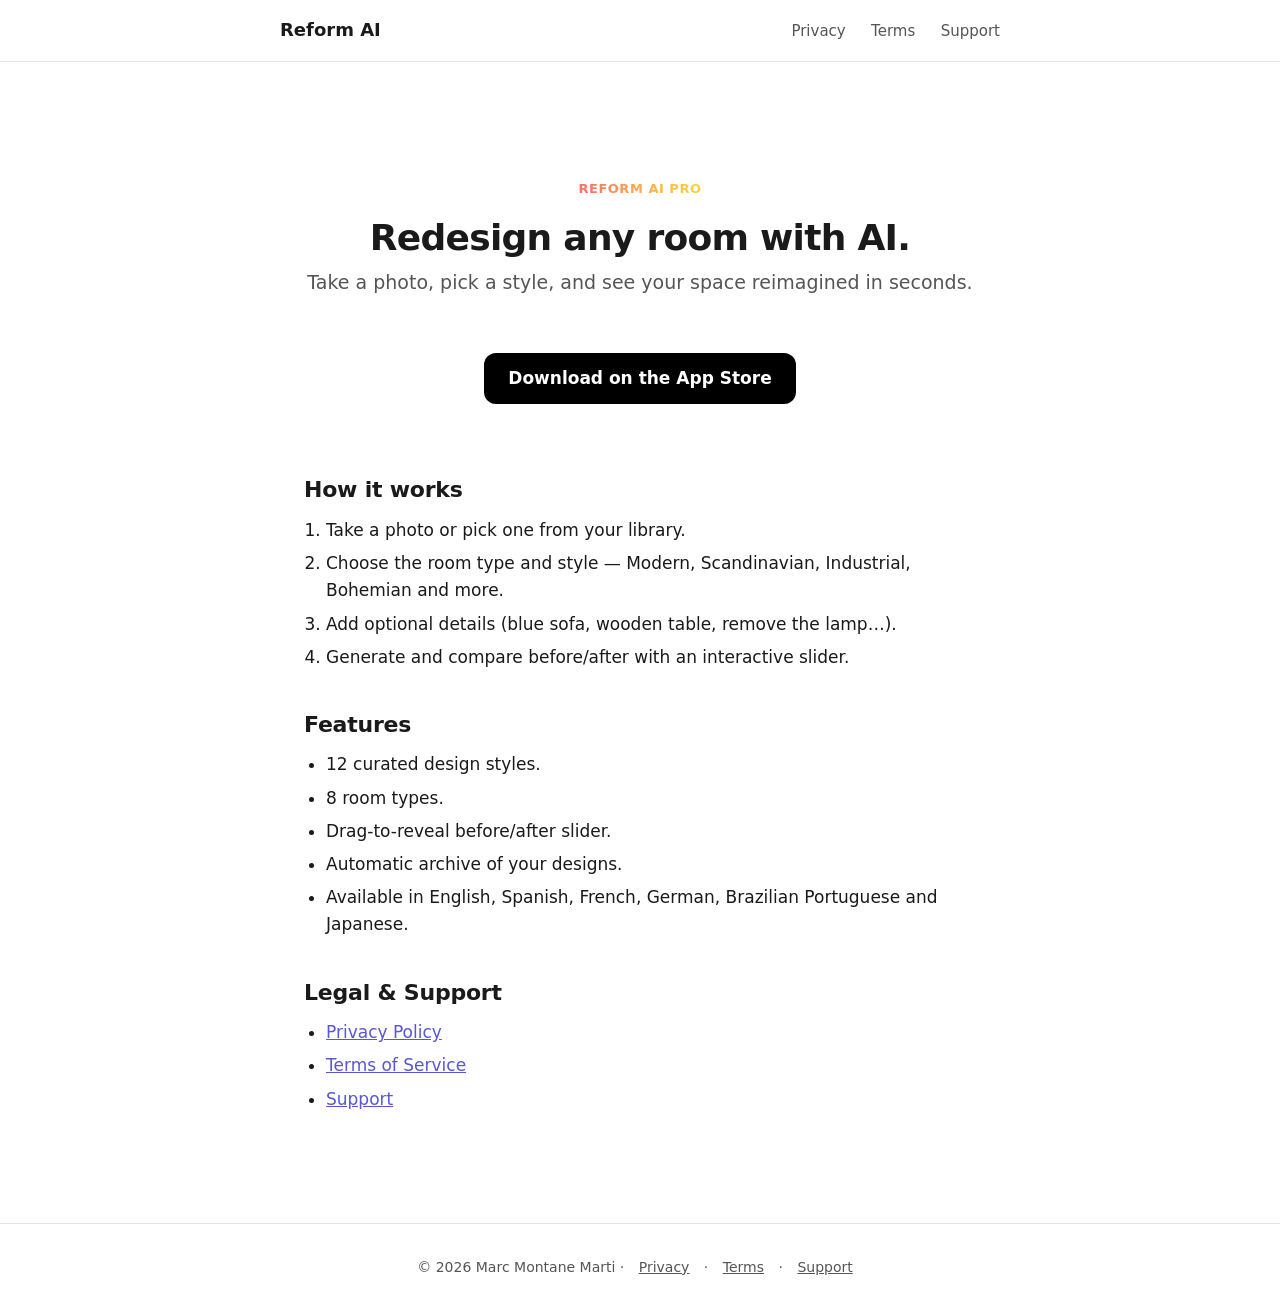
==== index.html @ 20fbcc5d "Initial public marketing site for Reform AI" ====
<!DOCTYPE html>
<html lang="en">
<head>
  <meta charset="UTF-8">
  <meta name="viewport" content="width=device-width, initial-scale=1.0">
  <title>Reform AI — Redesign Any Room With AI</title>
  <meta name="description" content="Take a photo, pick a style, get a photorealistic redesign in seconds. Reform AI for iOS.">
  <link rel="stylesheet" href="style.css">
</head>
<body>
  <header class="site-header">
    <div class="inner">
      <a href="index.html" class="brand">Reform AI</a>
      <nav>
        <a href="privacy.html">Privacy</a>
        <a href="terms.html">Terms</a>
        <a href="support.html">Support</a>
      </nav>
    </div>
  </header>

  <div class="container">
    <section class="hero">
      <div class="badge">Reform AI PRO</div>
      <h1>Redesign any room with AI.</h1>
      <p class="lead">Take a photo, pick a style, and see your space reimagined in seconds.</p>
      <a class="cta" href="#">Download on the App Store</a>
    </section>

    <section>
      <h2>How it works</h2>
      <ol>
        <li>Take a photo or pick one from your library.</li>
        <li>Choose the room type and style — Modern, Scandinavian, Industrial, Bohemian and more.</li>
        <li>Add optional details (blue sofa, wooden table, remove the lamp…).</li>
        <li>Generate and compare before/after with an interactive slider.</li>
      </ol>
    </section>

    <section>
      <h2>Features</h2>
      <ul>
        <li>12 curated design styles.</li>
        <li>8 room types.</li>
        <li>Drag-to-reveal before/after slider.</li>
        <li>Automatic archive of your designs.</li>
        <li>Available in English, Spanish, French, German, Brazilian Portuguese and Japanese.</li>
      </ul>
    </section>

    <section>
      <h2>Legal &amp; Support</h2>
      <ul>
        <li><a href="privacy.html">Privacy Policy</a></li>
        <li><a href="terms.html">Terms of Service</a></li>
        <li><a href="support.html">Support</a></li>
      </ul>
    </section>
  </div>

  <footer class="site-footer">
    © 2026 Marc Montane Marti ·
    <a href="privacy.html">Privacy</a> ·
    <a href="terms.html">Terms</a> ·
    <a href="support.html">Support</a>
  </footer>
</body>
</html>
---- style.css ----
/* Shared stylesheet for AI Remodel marketing pages */
:root {
  --bg: #ffffff;
  --fg: #1a1a1a;
  --fg-muted: #555;
  --accent: #5856d6;
  --border: #e5e5e5;
  --max-width: 720px;
  --radius: 12px;
  --font-body: -apple-system, BlinkMacSystemFont, "SF Pro Text", "Segoe UI", system-ui, sans-serif;
  --font-display: -apple-system, BlinkMacSystemFont, "SF Pro Display", system-ui, sans-serif;
}

@media (prefers-color-scheme: dark) {
  :root {
    --bg: #111;
    --fg: #f2f2f2;
    --fg-muted: #aaa;
    --border: #2a2a2a;
  }
}

* { box-sizing: border-box; }

html { -webkit-text-size-adjust: 100%; }

body {
  margin: 0;
  padding: 0;
  font-family: var(--font-body);
  font-size: 17px;
  line-height: 1.6;
  color: var(--fg);
  background: var(--bg);
}

.container {
  max-width: var(--max-width);
  margin: 0 auto;
  padding: 48px 24px 96px;
}

header.site-header {
  border-bottom: 1px solid var(--border);
  padding: 16px 24px;
  position: sticky;
  top: 0;
  background: var(--bg);
  z-index: 10;
}

header.site-header .inner {
  max-width: var(--max-width);
  margin: 0 auto;
  display: flex;
  justify-content: space-between;
  align-items: center;
  gap: 16px;
}

header.site-header a.brand {
  font-family: var(--font-display);
  font-weight: 700;
  font-size: 18px;
  color: var(--fg);
  text-decoration: none;
}

header.site-header nav a {
  color: var(--fg-muted);
  text-decoration: none;
  margin-left: 20px;
  font-size: 15px;
}

header.site-header nav a:hover { color: var(--accent); }

h1 {
  font-family: var(--font-display);
  font-size: 36px;
  line-height: 1.2;
  margin: 0 0 8px;
  letter-spacing: -0.02em;
}

h2 {
  font-family: var(--font-display);
  font-size: 22px;
  line-height: 1.3;
  margin: 40px 0 12px;
  letter-spacing: -0.01em;
}

h3 {
  font-size: 18px;
  margin: 24px 0 8px;
}

p, ul, ol {
  margin: 0 0 14px;
  color: var(--fg);
}

ul, ol { padding-left: 22px; }

li + li { margin-top: 6px; }

a { color: var(--accent); }

.muted { color: var(--fg-muted); font-size: 15px; }

.lead {
  font-size: 19px;
  color: var(--fg-muted);
  margin-bottom: 32px;
}

table {
  width: 100%;
  border-collapse: collapse;
  margin: 16px 0;
  font-size: 15px;
}

th, td {
  text-align: left;
  padding: 10px 12px;
  border-bottom: 1px solid var(--border);
  vertical-align: top;
}

th {
  font-weight: 600;
  background: rgba(0,0,0,0.02);
}

@media (prefers-color-scheme: dark) {
  th { background: rgba(255,255,255,0.03); }
}

code {
  font-family: ui-monospace, "SF Mono", Menlo, monospace;
  background: rgba(0,0,0,0.05);
  padding: 2px 6px;
  border-radius: 4px;
  font-size: 14px;
}

@media (prefers-color-scheme: dark) {
  code { background: rgba(255,255,255,0.08); }
}

hr {
  border: 0;
  border-top: 1px solid var(--border);
  margin: 32px 0;
}

footer.site-footer {
  border-top: 1px solid var(--border);
  padding: 32px 24px;
  text-align: center;
  color: var(--fg-muted);
  font-size: 14px;
}

footer.site-footer a {
  color: var(--fg-muted);
  margin: 0 10px;
}

.hero {
  text-align: center;
  padding: 64px 0 32px;
}

.hero .badge {
  display: inline-block;
  font-size: 13px;
  font-weight: 600;
  background: linear-gradient(90deg, #ff6b6b, #ffa94d, #ffd43b);
  -webkit-background-clip: text;
  background-clip: text;
  color: transparent;
  letter-spacing: 0.04em;
  text-transform: uppercase;
  margin-bottom: 16px;
}

.cta {
  display: inline-block;
  background: #000;
  color: #fff;
  padding: 12px 24px;
  border-radius: var(--radius);
  text-decoration: none;
  font-weight: 600;
  margin-top: 24px;
}

@media (prefers-color-scheme: dark) {
  .cta { background: #fff; color: #000; }
}
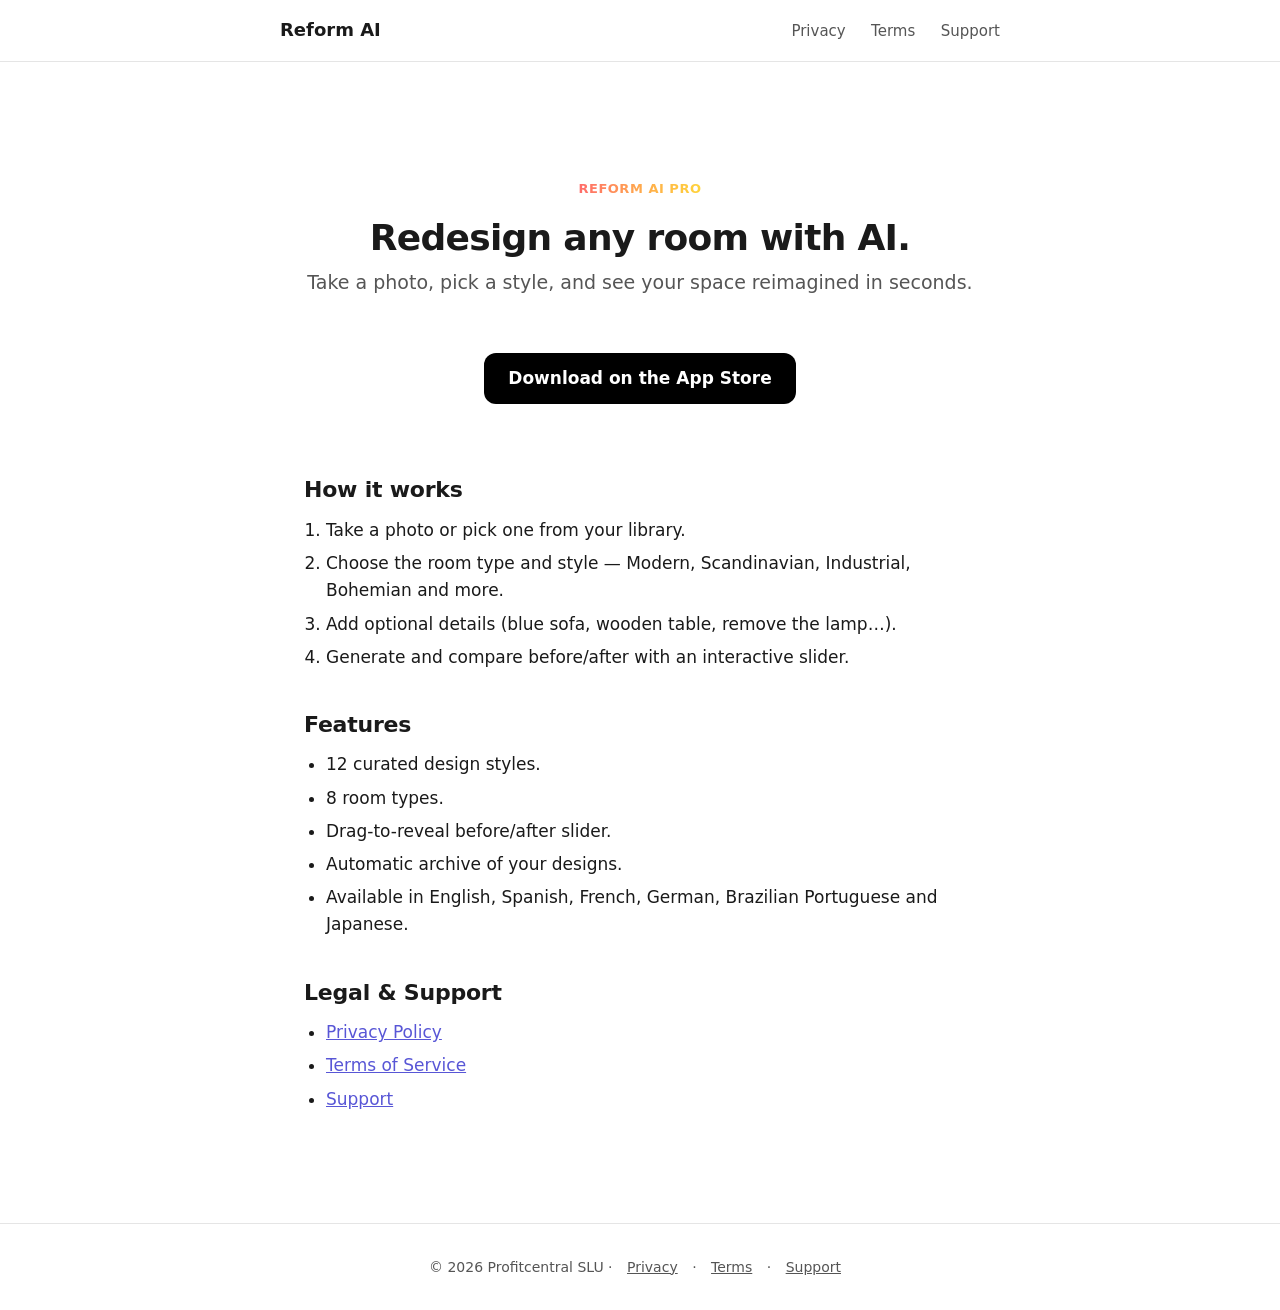
==== commit 0f2e5481: "Update contact email to contact@profitcentral.net Co-Authored-By: Claude Opus 4.8 <noreply@anthropic" ====
--- a/index.html
+++ b/index.html
@@ -59,7 +59,7 @@
   </div>
 
   <footer class="site-footer">
-    © 2026 Marc Montane Marti ·
+    © 2026 Profitcentral SLU ·
     <a href="privacy.html">Privacy</a> ·
     <a href="terms.html">Terms</a> ·
     <a href="support.html">Support</a>
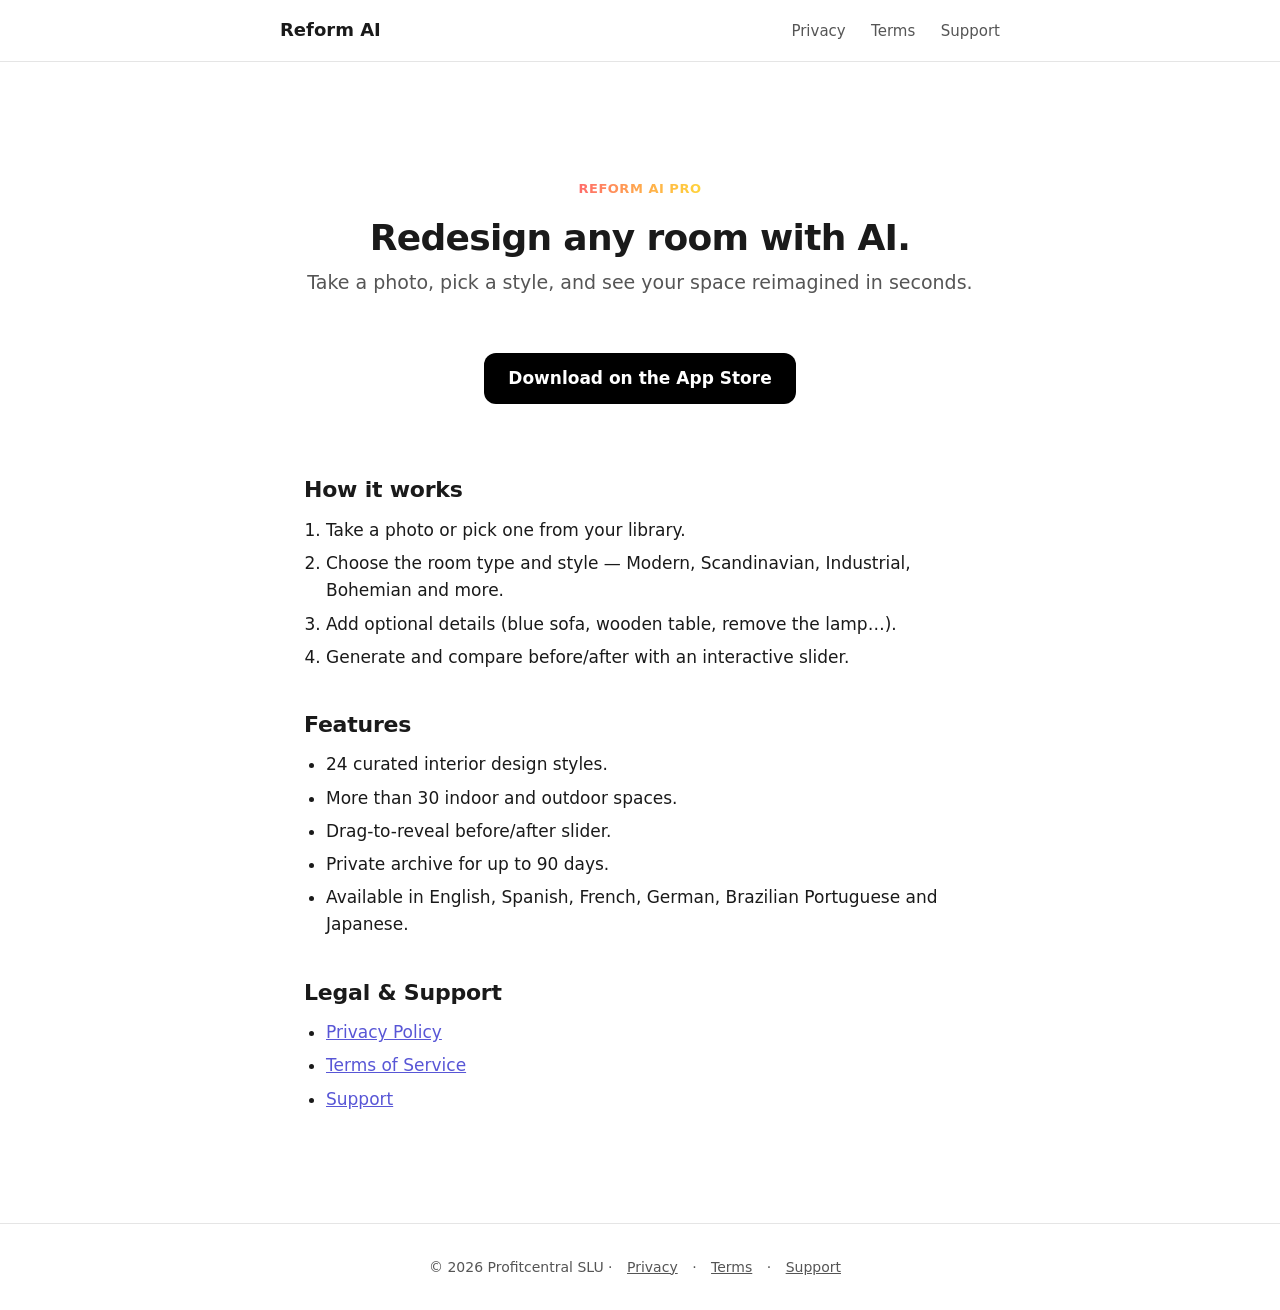
==== commit 70d8f60c: "Align landing page with current Reform AI" ====
--- a/index.html
+++ b/index.html
@@ -40,10 +40,10 @@
     <section>
       <h2>Features</h2>
       <ul>
-        <li>12 curated design styles.</li>
-        <li>8 room types.</li>
+        <li>24 curated interior design styles.</li>
+        <li>More than 30 indoor and outdoor spaces.</li>
         <li>Drag-to-reveal before/after slider.</li>
-        <li>Automatic archive of your designs.</li>
+        <li>Private archive for up to 90 days.</li>
         <li>Available in English, Spanish, French, German, Brazilian Portuguese and Japanese.</li>
       </ul>
     </section>
